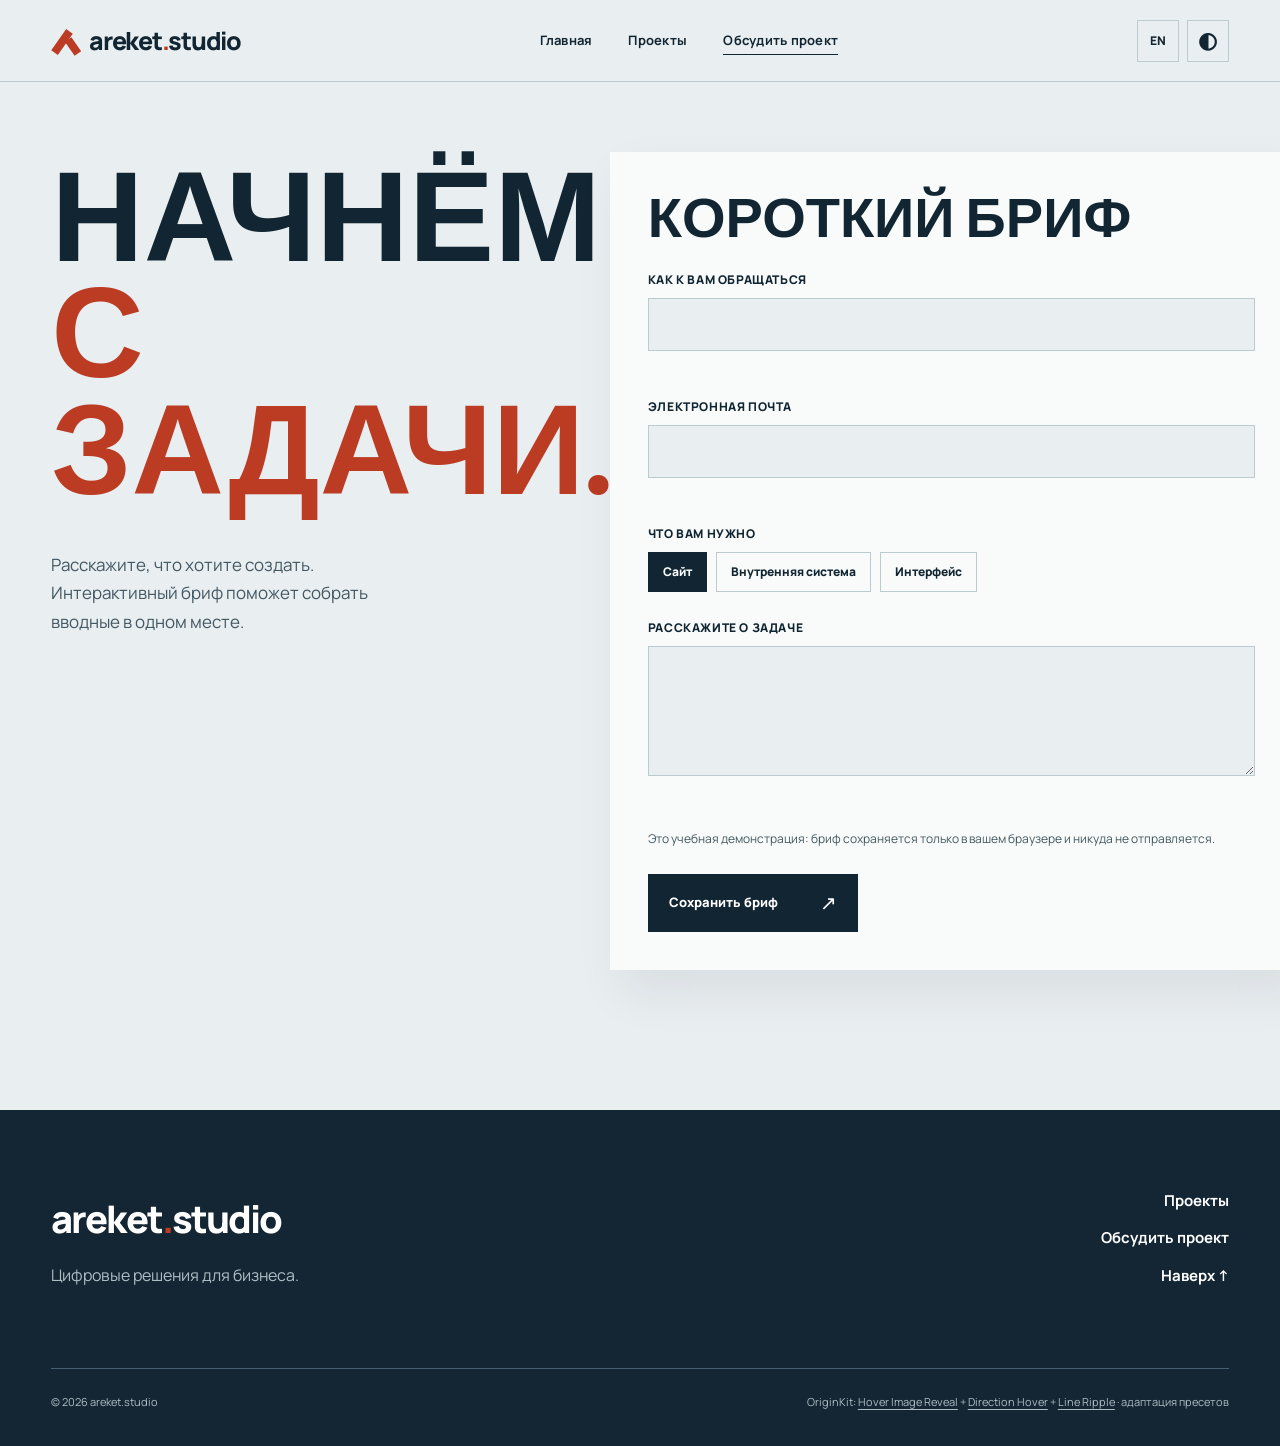
==== contact.html @ 6eacf119 "Build areket.studio portfolio site" ====
<!doctype html>
<html lang="ru" data-type="service" data-theme="light">
<head>
  <meta charset="utf-8"><meta name="viewport" content="width=device-width, initial-scale=1">
  <meta name="description" content="Опишите вашу задачу в интерактивном брифе areket.studio.">
  <meta name="page-type" content="service"><meta name="site-kind" content="other"><meta name="theme-color" content="#e9eef0">
  <title>Обсудить проект — areket.studio</title><link rel="icon" href="assets/images/favicon.svg" type="image/svg+xml">
  <link rel="preconnect" href="https://fonts.googleapis.com"><link rel="preconnect" href="https://fonts.gstatic.com" crossorigin>
  <link href="https://fonts.googleapis.com/css2?family=Barlow+Condensed:wght@500;600;700;800&family=Manrope:wght@400;500;600;700;800&display=swap" rel="stylesheet">
  <link href="https://cdn.jsdelivr.net/npm/bootstrap@5.3.8/dist/css/bootstrap.min.css" rel="stylesheet"><link href="assets/css/style.css" rel="stylesheet">
</head>
<body data-page="contact">
  <a class="skip-link" href="#main" data-i18n="skip">Перейти к содержимому</a>
  <header class="site-header" id="top"><nav class="container-fluid nav-shell" aria-label="Главная навигация"><a class="brand" href="index.html" aria-label="areket.studio — главная"><span class="brand-symbol" aria-hidden="true"><span></span><span></span></span>areket<span class="brand-dot">.</span>studio</a><button class="nav-toggle" type="button" aria-expanded="false" aria-controls="nav-links" aria-label="Открыть меню"><span></span><span></span></button><div class="nav-links" id="nav-links"><a href="index.html" data-i18n="navHome">Главная</a><a href="projects.html" data-i18n="navProjects">Проекты</a><a href="contact.html" aria-current="page" data-i18n="navContact">Обсудить проект</a></div><div class="nav-tools"><button class="text-control lang-toggle" type="button" aria-label="Switch language">EN</button><button class="text-control theme-toggle" type="button" aria-label="Переключить тему"><span class="theme-icon" aria-hidden="true">◐</span></button></div></nav></header>
  <main id="main" class="contact-layout container-fluid">
    <div class="contact-copy" data-enter><h1 data-i18n="contactTitle">Начнём<br><span>с задачи.</span></h1><p data-i18n="contactIntro">Расскажите, что хотите создать. Интерактивный бриф поможет собрать вводные в одном месте.</p></div>
    <div><form class="contact-form" id="brief-form" novalidate><h2 data-i18n="briefTitle">Короткий бриф</h2><div class="form-field"><label for="brief-name" data-i18n="nameLabel">Как к вам обращаться</label><input id="brief-name" name="name" autocomplete="name" maxlength="80" required><small class="field-error" id="name-error"></small></div><div class="form-field"><label for="brief-email" data-i18n="emailLabel">Электронная почта</label><input id="brief-email" name="email" type="email" autocomplete="email" maxlength="150" required><small class="field-error" id="email-error"></small></div><fieldset><legend class="form-legend" data-i18n="typeLabel">Что вам нужно</legend><div class="choice-group"><label><input type="radio" name="type" value="website" checked><span data-i18n="typeWebsite">Сайт</span></label><label><input type="radio" name="type" value="system"><span data-i18n="typeSystem">Внутренняя система</span></label><label><input type="radio" name="type" value="interface"><span data-i18n="typeInterface">Интерфейс</span></label></div></fieldset><div class="form-field"><label for="brief-message" data-i18n="messageLabel">Расскажите о задаче</label><textarea id="brief-message" name="message" minlength="20" maxlength="1200" required></textarea><small class="field-error" id="message-error"></small></div><p class="form-note" data-i18n="formNote">Это учебная демонстрация: бриф сохраняется только в вашем браузере и никуда не отправляется.</p><button class="button button-dark" type="submit"><span data-i18n="saveBrief">Сохранить бриф</span><span class="arrow" aria-hidden="true">↗</span></button><div class="saved-brief" id="saved-brief" hidden></div></form></div>
  </main>
  <footer class="site-footer container-fluid"><div><a class="brand" href="index.html">areket<span class="brand-dot">.</span>studio</a><p data-i18n="footerLine">Цифровые решения для бизнеса.</p></div><div class="footer-links"><a href="projects.html" data-i18n="navProjects">Проекты</a><a href="contact.html" data-i18n="navContact">Обсудить проект</a><a href="#top" data-i18n="backTop">Наверх ↑</a></div><div class="footer-meta"><span>© 2026 areket.studio</span><span>OriginKit: <a href="https://www.originkit.dev/components/hover-image-reveal" target="_blank" rel="noopener noreferrer">Hover Image Reveal</a> + <a href="https://www.originkit.dev/components/directionhover" target="_blank" rel="noopener noreferrer">Direction Hover</a> + <a href="https://www.originkit.dev/components/line-ripple-background" target="_blank" rel="noopener noreferrer">Line Ripple</a> · <span data-i18n="originNote">адаптация пресетов</span></span></div></footer>
  <div class="toast-notice" role="status" aria-live="polite"></div>
  <script src="https://code.jquery.com/jquery-3.7.1.min.js"></script><script src="https://cdn.jsdelivr.net/npm/bootstrap@5.3.8/dist/js/bootstrap.bundle.min.js"></script><script src="assets/js/app.js" defer></script>
</body></html>
---- assets/css/style.css ----
:root {
  --paper:#e9eef0;
  --ink:#112632;
  --soft:#d9e3e6;
  --line:#bbcbd0;
  --orange:#bb3b23;
  --orange-surface:#ee5b3e;
  --blue:#396cdf;
  --muted:#435863;
  --panel:#f8fbfa;
  --serif:'Barlow Condensed',Impact,sans-serif;
  --sans:Manrope,Arial,sans-serif
}
html {
  scroll-behavior:smooth
}
body {
  margin:0;
  background:var(--paper);
  color:var(--ink);
  font-family:var(--sans);
  font-size:16px
}
body,button,input,textarea,select {
  font-family:var(--sans)
}
* {
  box-sizing:border-box
}
[hidden] {
  display:none!important
}
::selection {
  background:var(--orange);
  color:#fff
}
a {
  color:inherit;
  text-decoration:none
}
a:hover {
  color:inherit
}
button {
  cursor:pointer
}
img {
  max-width:100%;
  display:block
}
h1,h2,h3,p {
  margin:0
}
h1,h2,h3 {
  font-family:var(--serif);
  text-transform:uppercase;
  font-weight:700;
  line-height:.91
}
p {
  line-height:1.65
}
.container-fluid {
  padding-left:clamp(24px,4vw,72px);
  padding-right:clamp(24px,4vw,72px)
}
.skip-link {
  position:absolute;
  left:16px;
  top:-80px;
  background:var(--ink);
  color:#fff;
  padding:12px;
  z-index:100
}
.skip-link:focus {
  top:12px
}
.site-header {
  height:82px;
  border-bottom:1px solid var(--line);
  position:relative;
  z-index:20;
  background:var(--paper)
}
.nav-shell {
  height:100%;
  display:flex;
  align-items:center;
  gap:36px
}
.brand {
  font-size:25px;
  letter-spacing:-.05em;
  font-weight:800;
  white-space:nowrap;
  display:inline-flex;
  align-items:center
}
.brand-dot {
  color:var(--orange)
}
.brand-symbol {
  width:28px;
  height:28px;
  margin-right:10px;
  position:relative;
  display:inline-block
}
.brand-symbol span {
  position:absolute;
  width:8px;
  height:26px;
  background:var(--orange);
  transform:rotate(35deg);
  left:7px;
  top:2px
}
.brand-symbol span+span {
  height:17px;
  left:18px;
  top:11px;
  transform:rotate(-35deg)
}
.nav-links {
  display:flex;
  align-items:center;
  gap:36px;
  margin:auto
}
.nav-links a {
  font-weight:700;
  font-size:13px;
  letter-spacing:.02em;
  position:relative
}
.nav-links a:after,.plain-link:after {
  content:'';
  position:absolute;
  left:0;
  bottom:-5px;
  width:0;
  height:1px;
  background:currentColor;
  transition:width .25s ease
}
.nav-links a:hover:after,.nav-links a[aria-current]:after,.plain-link:hover:after {
  width:100%
}
.nav-tools {
  display:flex;
  align-items:center;
  gap:8px
}
.text-control {
  border:1px solid var(--line);
  background:transparent;
  color:var(--ink);
  min-width:42px;
  height:42px;
  font-size:12px;
  font-weight:800
}
.text-control:hover {
  background:var(--ink);
  color:var(--paper)
}
.theme-icon {
  font-size:22px;
  line-height:1
}
.nav-toggle {
  display:none
}
.hero {
  min-height:calc(100svh - 82px);
  display:flex;
  flex-direction:column
}
.hero-main {
  display:grid;
  grid-template-columns:53% 47%;
  flex:1;
  border-bottom:1px solid var(--line);
  min-height:660px
}
.hero-copy {
  display:flex;
  flex-direction:column;
  justify-content:space-between;
  padding:clamp(65px,8vw,135px) 5vw 52px 0
}
.hero h1 {
  font-size:clamp(66px,5.4vw,100px);
  letter-spacing:-.025em;
  line-height:.88;
  white-space:nowrap
}
.hero h1 em {
  font-style:normal;
  color:var(--orange)
}
.hero-period {
  color:var(--orange)
}
.hero-bottom {
  display:flex;
  justify-content:space-between;
  align-items:end;
  gap:25px
}
.hero-bottom p {
  max-width:310px;
  font-size:15px;
  color:var(--muted)
}
.button {
  display:inline-flex;
  align-items:center;
  justify-content:space-between;
  gap:32px;
  min-width:210px;
  padding:18px 20px;
  font-weight:800;
  font-size:13px;
  border:1px solid transparent;
  transition:transform .2s ease,background .2s ease,color .2s ease
}
.button:hover {
  transform:translateY(-2px)
}
.button:active {
  transform:translateY(1px)
}
.button-dark {
  background:var(--ink);
  color:#fff
}
.button-dark:hover {
  background:var(--orange);
  color:#fff
}
.arrow {
  font-size:20px;
  font-weight:400;
  line-height:1
}
.hero-visual {
  --ripple-rgb:255,255,255;
  position:relative;
  background:var(--blue);
  color:#fff;
  display:flex;
  flex-direction:column;
  justify-content:space-between;
  padding:28px;
  overflow:hidden;
  min-width:0
}
.line-ripple-canvas {
  position:absolute;
  inset:0;
  width:100%;
  height:100%;
  display:block;
  pointer-events:none;
  z-index:0
}
.hero-visual > :not(.line-ripple-canvas) {
  position:relative;
  z-index:1
}
.hero-visual-top,.hero-visual-foot {
  display:flex;
  justify-content:space-between;
  align-items:center
}
.hero-visual-label {
  font-size:11px;
  font-weight:800;
  letter-spacing:.12em
}
.hero-visual-plus {
  font-size:28px
}
.hero-window {
  width:118%;
  margin-left:6%;
  transform:rotate(-4deg);
  box-shadow:20px 30px 55px rgba(18,34,70,.26);
  background:#fff;
  transition:transform .7s cubic-bezier(.16,1,.3,1)
}
.hero-visual:hover .hero-window {
  transform:rotate(-1deg) translateY(-8px)
}
.window-bar {
  height:30px;
  background:#f5f5f5;
  display:flex;
  align-items:center;
  gap:5px;
  padding:0 12px;
  color:#667;
  font-size:9px
}
.window-bar i {
  width:6px;
  height:6px;
  border-radius:50%;
  background:#c7c7c7
}
.window-bar span {
  margin-left:12px
}
.hero-window img {
  width:100%;
  height:clamp(260px,32vw,500px);
  object-fit:cover;
  object-position:left top
}
.hero-visual-foot {
  font-family:var(--serif);
  text-transform:uppercase;
  font-size:33px;
  font-weight:700
}
.hero-line {
  height:62px;
  display:flex;
  align-items:center;
  justify-content:space-between;
  gap:12px;
  font-size:12px;
  font-weight:800;
  letter-spacing:.1em;
  text-transform:uppercase
}
.line-cross {
  color:var(--orange);
  font-size:21px
}
.statement-section,.process-section {
  display:grid;
  grid-template-columns:25% 75%;
  min-height:760px;
  padding-top:110px;
  padding-bottom:110px
}
.section-side {
  display:flex;
  justify-content:space-between;
  padding-right:50px;
  font-size:13px;
  font-weight:800;
  text-transform:uppercase;
  letter-spacing:.04em
}
.section-side span:last-child {
  font-size:25px;
  font-weight:400
}
.statement-body {
  max-width:960px
}
.statement-body h2,.process-content h2 {
  font-size:clamp(68px,8vw,120px);
  letter-spacing:-.02em
}
.statement-body h2 span {
  color:var(--orange)
}
.statement-body p {
  max-width:530px;
  font-size:18px;
  margin-top:48px;
  color:var(--muted)
}
.service-list {
  margin-top:72px;
  border-top:1px solid var(--line)
}
.service-list a {
  display:flex;
  justify-content:space-between;
  align-items:center;
  padding:24px 0;
  border-bottom:1px solid var(--line);
  font-size:22px;
  font-weight:700;
  transition:padding .25s ease,color .25s ease
}
.service-list a:hover {
  padding-left:14px;
  color:var(--orange)
}
.service-list a span:last-child {
  font-size:24px;
  font-weight:400
}
.work-section {
  background:var(--ink);
  color:#fff;
  padding-top:100px;
  padding-bottom:120px
}
.section-head {
  display:flex;
  align-items:end;
  justify-content:space-between;
  gap:20px;
  margin-bottom:60px
}
.section-head h2 {
  font-size:clamp(68px,8vw,120px);
  letter-spacing:-.02em
}
.plain-link {
  position:relative;
  display:inline-flex;
  gap:32px;
  align-items:center;
  font-size:14px;
  font-weight:800;
  margin-bottom:12px;
  white-space:nowrap
}
.plain-link span:last-child {
  font-size:23px;
  font-weight:400
}
.work-feature {
  display:grid;
  grid-template-columns:65% 35%;
  min-height:550px
}
.work-feature-visual {
  overflow:hidden;
  background:#ddd
}
.work-feature-visual img {
  width:100%;
  height:100%;
  object-fit:cover;
  object-position:left top;
  transition:transform .5s cubic-bezier(.16,1,.3,1)
}
.work-feature-visual:hover img {
  transform:scale(1.025)
}
.work-feature-info {
  background:#e9eef0;
  color:var(--ink);
  padding:35px;
  display:flex;
  flex-direction:column
}
.work-index {
  font-size:12px;
  font-weight:800
}
.work-feature-info h3 {
  font-size:clamp(60px,6vw,100px);
  margin-top:auto
}
.work-feature-info p {
  max-width:350px;
  font-size:16px;
  margin-top:20px
}
.round-arrow {
  width:58px;
  height:58px;
  border:1px solid currentColor;
  border-radius:50%;
  display:grid;
  place-items:center;
  font-size:28px;
  margin-top:40px;
  align-self:end;
  transition:background .2s,color .2s,transform .2s
}
.round-arrow:hover {
  background:var(--ink);
  color:#fff;
  transform:translateY(-2px)
}
.work-mini-grid {
  display:grid;
  grid-template-columns:1fr 1fr;
  gap:20px;
  margin-top:20px
}
.work-mini {
  height:420px;
  padding:32px;
  display:flex;
  flex-direction:column;
  justify-content:space-between;
  overflow:hidden;
  transition:transform .25s ease
}
.work-mini:hover {
  transform:translateY(-3px)
}
.work-mini.techno {
  background:#dce9d4;
  color:#183e2e
}
.work-mini.bigpro {
  background:#f16b47;
  color:#242b37
}
.mini-type {
  font-size:12px;
  font-weight:800;
  text-transform:uppercase;
  letter-spacing:.08em
}
.work-mini strong {
  font-family:var(--serif);
  font-size:clamp(85px,10vw,160px);
  font-weight:800;
  line-height:.72;
  letter-spacing:-.035em
}
.work-mini strong span {
  font-family:var(--sans);
  font-size:22px;
  vertical-align:top;
  letter-spacing:0;
  margin-left:10px
}
.mini-bottom {
  display:flex;
  justify-content:space-between;
  border-top:1px solid currentColor;
  padding-top:15px;
  font-size:14px;
  font-weight:700
}
.mini-bottom b {
  font-size:24px;
  font-weight:400
}
.process-section {
  min-height:750px;
  background:#e5e9e4
}
.process-content h2 {
  font-size:clamp(62px,7vw,108px)
}
.process-steps {
  display:grid;
  grid-template-columns:repeat(3,1fr);
  gap:30px;
  margin-top:120px
}
.process-steps>div {
  border-top:1px solid var(--ink);
  padding-top:19px
}
.process-steps span {
  font-size:13px;
  font-weight:800
}
.process-steps h3 {
  font-size:37px;
  margin:40px 0 15px
}
.process-steps p {
  font-size:14px;
  color:var(--muted);
  max-width:265px
}
.cta-section {
  --ripple-rgb:17,38,50;
  min-height:650px;
  background:var(--orange);
  color:var(--ink);
  display:flex;
  flex-direction:column;
  justify-content:center;
  align-items:flex-start;
  position:relative;
  overflow:hidden
}
.cta-section h2 {
  font-size:clamp(85px,11vw,165px);
  letter-spacing:-.03em;
  position:relative;
  z-index:1
}
.cta-section .button {
  margin-top:50px;
  position:relative;
  z-index:1
}
.button-light {
  background:var(--ink);
  color:#fff
}
.button-light:hover {
  background:#fff;
  color:var(--ink)
}
.site-footer {
  background:#142634;
  color:#fff;
  padding-top:80px;
  padding-bottom:35px;
  display:grid;
  grid-template-columns:1fr 1fr;
  gap:80px
}
.site-footer .brand {
  font-size:38px
}
.site-footer p {
  color:#aebdc3;
  margin-top:15px
}
.footer-links {
  display:flex;
  flex-direction:column;
  align-items:flex-end;
  gap:15px;
  font-size:15px;
  font-weight:700
}
.footer-links a:hover,.footer-meta a:hover {
  color:var(--orange)
}
.footer-meta {
  grid-column:1/-1;
  border-top:1px solid #456070;
  padding-top:25px;
  display:flex;
  justify-content:space-between;
  gap:20px;
  color:#aebdc3;
  font-size:11px
}
.footer-meta a {
  text-decoration:underline;
  text-underline-offset:3px
}
.toast-notice {
  position:fixed;
  bottom:24px;
  right:24px;
  z-index:99;
  background:var(--ink);
  color:#fff;
  padding:15px 20px;
  box-shadow:8px 14px 30px rgba(0,0,0,.17);
  opacity:0;
  transform:translateY(10px);
  pointer-events:none;
  transition:opacity .2s,transform .2s
}
.toast-notice.is-visible {
  opacity:1;
  transform:none
}
/* inner pages */
.page-intro {
  min-height:440px;
  padding-top:80px;
  padding-bottom:65px;
  display:flex;
  flex-direction:column;
  justify-content:space-between
}
.page-intro h1 {
  font-size:clamp(80px,11vw,165px);
  letter-spacing:-.025em
}
.page-intro h1 span {
  color:var(--orange)
}
.page-intro-bottom {
  display:flex;
  justify-content:space-between;
  align-items:end;
  gap:20px
}
.page-intro p {
  max-width:440px;
  color:var(--muted)
}
.page-index {
  font-size:12px;
  font-weight:800
}
.project-controls {
  display:flex;
  gap:16px;
  justify-content:space-between;
  align-items:center;
  padding-top:25px;
  padding-bottom:25px;
  border-top:1px solid var(--line);
  border-bottom:1px solid var(--line)
}
.filter-group {
  display:flex;
  flex-wrap:wrap;
  gap:9px
}
.filter-button {
  border:1px solid var(--line);
  background:transparent;
  color:var(--ink);
  padding:10px 16px;
  font-size:12px;
  font-weight:800;
  transition:background .2s,color .2s
}
.filter-button:hover,.filter-button.is-active {
  background:var(--ink);
  color:#fff
}
.search-wrap {
  display:flex;
  align-items:center;
  min-width:290px;
  border-bottom:1px solid var(--ink)
}
.search-wrap span {
  font-size:21px;
  margin-right:10px
}
.search-wrap input {
  border:0;
  background:transparent;
  padding:10px 0;
  outline:0;
  color:var(--ink);
  width:100%;
  font-size:14px
}
.search-wrap input::placeholder {
  color:var(--muted)
}
.project-list {
  padding-top:30px;
  padding-bottom:120px;
  min-height:550px
}
.project-row {
  display:grid;
  grid-template-columns:52px 1fr 33% 64px;
  gap:24px;
  align-items:center;
  border-bottom:1px solid var(--line);
  min-height:150px;
  position:relative;
  cursor:pointer;
  transition:padding .25s,color .25s
}
.project-row:hover,.project-row:focus-within {
  padding-left:15px;
  color:var(--orange)
}
.project-row .count {
  font-size:12px;
  font-weight:800;
  align-self:start;
  margin-top:34px
}
.project-row h2 {
  font-size:clamp(50px,6vw,88px)
}
.project-row .category {
  font-size:13px;
  font-weight:700
}
.project-row .row-arrow {
  font-size:31px;
  justify-self:end
}
.project-row button {
  position:absolute;
  inset:0;
  width:100%;
  height:100%;
  border:0;
  background:transparent;
  color:transparent;
  text-align:left
}
.project-row button:focus-visible {
  outline:3px solid var(--orange);
  outline-offset:-3px
}
.project-empty {
  padding:80px 0;
  font-size:20px
}
.project-dialog {
  border:0;
  padding:0;
  max-width:min(880px,calc(100% - 28px));
  width:100%;
  background:var(--paper);
  color:var(--ink);
  box-shadow:15px 25px 80px rgba(0,0,0,.3)
}
.project-dialog::backdrop {
  background:rgba(14,31,44,.75)
}
.dialog-top {
  display:flex;
  justify-content:space-between;
  align-items:center;
  padding:22px 28px;
  border-bottom:1px solid var(--line)
}
.dialog-top span {
  font-size:12px;
  font-weight:800
}
.dialog-close {
  border:1px solid var(--line);
  width:38px;
  height:38px;
  background:transparent;
  font-size:23px
}
.dialog-content {
  padding:35px 42px 45px
}
.dialog-content h2 {
  font-size:clamp(64px,8vw,100px)
}
.dialog-visual {
  height:250px;
  margin:30px 0;
  overflow:hidden;
  background:var(--blue);
  display:flex;
  align-items:center;
  justify-content:center
}
.dialog-visual img {
  width:100%;
  height:100%;
  object-fit:cover;
  object-position:left top
}
.dialog-visual strong {
  font-family:var(--serif);
  font-size:100px;
  line-height:.8
}
.dialog-visual.techno {
  background:#dce9d4;
  color:#183e2e
}
.dialog-visual.bigpro {
  background:#f16b47;
  color:#242b37
}
.dialog-content p {
  max-width:650px;
  font-size:17px
}
.dialog-tags {
  display:flex;
  gap:8px;
  flex-wrap:wrap;
  margin:22px 0 30px
}
.dialog-tags span {
  border:1px solid var(--line);
  font-size:11px;
  padding:7px 10px;
  text-transform:uppercase;
  font-weight:800
}
.contact-layout {
  display:grid;
  grid-template-columns:42% 58%;
  gap:5vw;
  padding-top:70px;
  padding-bottom:140px;
  min-height:800px
}
.contact-copy h1 {
  font-size:clamp(85px,10vw,150px)
}
.contact-copy h1 span {
  color:var(--orange)
}
.contact-copy p {
  max-width:370px;
  margin-top:50px;
  color:var(--muted);
  font-size:17px
}
.contact-form {
  padding:38px;
  background:var(--panel);
  box-shadow:12px 22px 45px rgba(25,44,58,.08)
}
.contact-form h2 {
  font-size:56px;
  margin-bottom:30px
}
.form-field {
  margin-bottom:24px
}
.form-field label,.form-legend {
  font-size:12px;
  text-transform:uppercase;
  font-weight:800;
  letter-spacing:.05em;
  display:block;
  margin-bottom:9px
}
.form-field input,.form-field textarea,.form-field select {
  width:100%;
  padding:15px 16px;
  border:1px solid var(--line);
  background:var(--paper);
  color:var(--ink);
  font-size:14px;
  outline:none
}
.form-field input:focus,.form-field textarea:focus,.form-field select:focus {
  border-color:var(--blue);
  box-shadow:0 0 0 3px rgba(57,108,223,.13)
}
.form-field textarea {
  min-height:130px;
  resize:vertical
}
.field-error {
  min-height:18px;
  display:block;
  color:#bd3e2d;
  font-size:12px;
  margin-top:5px
}
.choice-group {
  display:flex;
  flex-wrap:wrap;
  gap:9px;
  margin:10px 0 27px
}
.choice-group label {
  cursor:pointer
}
.choice-group input {
  position:absolute;
  opacity:0
}
.choice-group span {
  display:block;
  border:1px solid var(--line);
  padding:10px 14px;
  font-size:12px;
  font-weight:800
}
.choice-group input:checked+span {
  background:var(--ink);
  border-color:var(--ink);
  color:#fff
}
.choice-group input:focus-visible+span {
  outline:3px solid var(--orange);
  outline-offset:2px
}
.form-note {
  font-size:12px;
  color:var(--muted);
  margin:15px 0 25px
}
.saved-brief {
  padding:14px 17px;
  background:var(--soft);
  font-size:12px;
  margin-top:20px
}
.saved-brief[hidden] {
  display:none
}
.no-js {
  padding:20px;
  background:#fee6df
}
[data-theme="dark"] {
  --paper:#152632;
  --ink:#f2f0e8;
  --soft:#203744;
  --line:#45616c;
  --muted:#b0c4cc;
  --panel:#1d3643;
  background:var(--paper)
}
[data-theme="dark"] .site-header {
  background:var(--paper)
}
[data-theme="dark"] .button-dark,[data-theme="dark"] .filter-button.is-active,[data-theme="dark"] .choice-group input:checked+span {
  background:var(--orange);
  color:#172935
}
[data-theme="dark"] .statement-section,[data-theme="dark"] .page-intro {
  background:var(--paper)
}
[data-theme="dark"] .process-section {
  background:#203744
}
[data-theme="dark"] .work-section {
  background:#081b27
}
[data-theme="dark"] .work-feature-info {
  background:#e8eae5;
  color:#192c3a
}
[data-theme="dark"] .cta-section {
  color:#192c3a
}
[data-theme="dark"] .button-light {
  background:#192c3a;
  color:#fff
}
[data-theme="dark"] .site-footer {
  background:#081b27
}
[data-theme="dark"] .project-dialog {
  background:#203744
}
[data-theme="dark"] .form-field input,[data-theme="dark"] .form-field textarea,[data-theme="dark"] .form-field select {
  background:#152632
}
[data-enter] .hero-copy,[data-enter] .hero-window {
  animation:hero-in .75s cubic-bezier(.16,1,.3,1) both
}
[data-enter] .hero-window {
  animation-delay:.13s
}
@keyframes hero-in {
  from {
    opacity:.4;
    transform:translateY(28px)
  }
  to {
    opacity:1
  }
}
.hero-window {
  animation-name:hero-window-in!important
}
@keyframes hero-window-in {
  from {
    opacity:.4;
    transform:translateY(35px) rotate(-7deg)
  }
  to {
    opacity:1;
    transform:rotate(-4deg)
  }
}
.project-follower {
  position:fixed;
  z-index:8;
  width:210px;
  height:120px;
  overflow:hidden;
  pointer-events:none;
  opacity:0;
  transform:translateY(12px) scale(.96);
  transition:opacity .18s ease,transform .25s cubic-bezier(.16,1,.3,1),left .16s ease-out,top .16s ease-out;
  font-family:var(--serif);
  font-size:36px;
  font-weight:800;
  text-transform:uppercase;
  box-shadow:12px 20px 32px rgba(0,0,0,.2)
}
.project-follower.is-visible {
  opacity:1;
  transform:none
}
.follower-reel {
  transform:translateY(calc(var(--active, 0) * -120px));
  transition:transform .45s cubic-bezier(.16,1,.3,1)
}
.follower-slide {
  width:210px;
  height:120px;
  display:grid;
  place-items:center;
  overflow:hidden;
  padding:12px
}
.follower-slide img {
  width:calc(100% + 24px);
  height:calc(100% + 24px);
  max-width:none;
  object-fit:cover;
  object-position:left top
}
.follower-slide.taxipark {
  background:#1c3765
}
.follower-slide.technokhan {
  color:#183e2e;
  background:#dce9d4
}
.follower-slide.bigpro {
  color:#242b37;
  background:#f16b47
}
.direction-word {
  display:block;
  height:1.3em;
  overflow:hidden
}
.direction-stack {
  display:flex;
  flex-direction:column;
  transform:translateY(-1.3em);
  transition:transform .3s ease-in-out
}
.direction-stack span {
  display:block;
  height:1.3em;
  line-height:1.3em;
  white-space:nowrap
}
.direction-stack span:first-child,.direction-stack span:last-child {color:var(--orange)}
.service-list a.is-top .direction-stack,.service-list a:focus-visible .direction-stack {transform:translateY(0)}
.service-list a.is-bottom .direction-stack {transform:translateY(-2.6em)}
.service-list a:hover {color:var(--ink)}
.work-mini-grid.row {
  display:flex;
  gap:0;
  margin-top:20px
}
.work-mini-grid .col {
  min-width:0
}
.work-mini-grid .work-mini {
  width:100%
}
.round-arrow:hover {
  background:#112632;
  color:#fff
}
:focus-visible {
  outline:3px solid var(--orange);
  outline-offset:3px
}
.cta-section {
  background:var(--orange-surface);
  color:#112632
}
.hero-window {
  box-shadow:20px 30px 55px rgba(0,0,0,.25)
}
.work-feature-info {
  background:var(--paper);
  color:#112632
}
.hero-line {
  font-size:11px
}
.window-bar {
  font-size:11px
}
@media(max-width:1100px) {
  .hero-main {
    grid-template-columns:1fr 1fr
  }
  .hero h1 {
    font-size:clamp(56px,5.4vw,72px)
  }
  .hero-bottom {
    align-items:start;
    flex-direction:column
  }
  .hero-window {
    width:135%;
    margin-left:0
  }
  .work-feature {
    grid-template-columns:60% 40%
  }
  .statement-section,.process-section {
    grid-template-columns:20% 80%
  }
}
@media(max-width:800px) {
  .site-header {
    height:72px
  }
  .nav-shell {
    gap:15px
  }
  .nav-toggle {
    margin-left:auto;
    display:flex;
    flex-direction:column;
    gap:6px;
    border:0;
    background:transparent;
    padding:10px
  }
  .nav-toggle span {
    width:24px;
    height:2px;
    background:var(--ink)
  }
  .nav-links {
    position:absolute;
    top:72px;
    left:0;
    right:0;
    display:none;
    flex-direction:column;
    align-items:stretch;
    gap:0;
    background:var(--paper);
    padding:15px 24px 25px;
    border-bottom:1px solid var(--line)
  }
  .nav-links.is-open {
    display:flex
  }
  .nav-links a {
    padding:14px 0
  }
  .hero-main {
    grid-template-columns:1fr;
    min-height:0
  }
  .hero-copy {
    min-height:490px;
    padding:60px 0 40px
  }
  .hero h1 {
    font-size:clamp(67px,10vw,100px)
  }
  .hero-bottom {
    flex-direction:row;
    align-items:end
  }
  .hero-visual {
    min-height:500px
  }
  .hero-window {
    width:90%;
    margin:0 auto
  }
  .hero-window img {
    height:340px
  }
  .statement-section,.process-section {
    grid-template-columns:1fr;
    gap:50px;
    min-height:0
  }
  .section-side {
    padding-right:0
  }
  .work-feature {
    grid-template-columns:1fr
  }
  .work-feature-visual {
    height:450px
  }
  .work-feature-info {
    min-height:320px
  }
  .work-mini {
    height:350px
  }
  .process-steps {
    margin-top:80px
  }
  .contact-layout {
    grid-template-columns:1fr;
    gap:45px
  }
  .contact-copy p {
    margin-top:25px
  }
}
@media(max-width:560px) {
  .container-fluid {
    padding-left:20px;
    padding-right:20px
  }
  .brand {
    font-size:21px
  }
  .brand-symbol {
    margin-right:5px;
    transform:scale(.8)
  }
  .nav-tools {
    gap:3px
  }
  .text-control {
    min-width:35px;
    height:36px
  }
  .hero h1 {
    font-size:clamp(60px,13vw,76px);
    white-space:normal
  }
  .hero-copy {
    min-height:465px;
    padding-top:60px
  }
  .hero-bottom {
    flex-direction:column;
    align-items:start
  }
  .hero-bottom p {
    font-size:14px
  }
  .hero-visual {
    min-height:390px;
    padding:20px
  }
  .hero-window {
    width:112%;
    margin-left:0
  }
  .hero-window img {
    height:235px
  }
  .hero-visual-foot {
    font-size:25px
  }
  .hero-line {
    font-size:9px;
    letter-spacing:0
  }
  .statement-section,.process-section {
    padding-top:75px;
    padding-bottom:80px
  }
  .statement-body h2,.process-content h2,.section-head h2 {
    font-size:clamp(58px,12vw,75px)
  }
  .statement-body p {
    margin-top:30px;
    font-size:15px
  }
  .service-list {
    margin-top:45px
  }
  .service-list a {
    font-size:17px
  }
  .work-section {
    padding-top:70px;
    padding-bottom:80px
  }
  .section-head {
    align-items:start;
    flex-direction:column;
    margin-bottom:35px
  }
  .work-feature-visual {
    height:280px
  }
  .work-feature-info {
    min-height:280px;
    padding:25px
  }
  .work-feature-info h3 {
    font-size:66px
  }
  .work-mini-grid {
    grid-template-columns:1fr
  }
  .work-mini {
    height:340px
  }
  .work-mini strong {
    font-size:125px
  }
  .process-steps {
    grid-template-columns:1fr;
    gap:30px;
    margin-top:60px
  }
  .process-steps h3 {
    margin:25px 0 10px
  }
  .cta-section {
    min-height:490px
  }
  .cta-section h2 {
    font-size:clamp(70px,15vw,100px)
  }
  .site-footer {
    grid-template-columns:1fr;
    gap:45px;
    padding-top:60px
  }
  .footer-links {
    align-items:flex-start
  }
  .footer-meta {
    flex-direction:column;
    gap:8px
  }
  .page-intro {
    min-height:350px;
    padding-top:70px
  }
  .page-intro h1 {
    font-size:clamp(78px,16vw,120px)
  }
  .page-intro-bottom {
    align-items:start;
    flex-direction:column
  }
  .project-controls {
    align-items:stretch;
    flex-direction:column
  }
  .search-wrap {
    min-width:0
  }
  .project-row {
    grid-template-columns:28px 1fr 30px;
    gap:10px;
    min-height:130px
  }
  .project-row h2 {
    font-size:52px
  }
  .project-row .category {
    grid-column:2;
    grid-row:2;
    margin-top:-35px
  }
  .project-row .row-arrow {
    grid-column:3;
    grid-row:1
  }
  .dialog-content {
    padding:28px 25px
  }
  .dialog-visual {
    height:180px
  }
  .dialog-visual strong {
    font-size:65px
  }
  .contact-layout {
    padding-top:60px;
    padding-bottom:90px
  }
  .contact-copy h1 {
    font-size:clamp(75px,16vw,115px)
  }
  .contact-form {
    padding:24px
  }
  .contact-form h2 {
    font-size:48px
  }
}
@media(prefers-reduced-motion:reduce) {
  html {
    scroll-behavior:auto
  }
  *,*:before,*:after {
    animation-duration:.01ms!important;
    animation-iteration-count:1!important;
    transition-duration:.01ms!important
  }
  .hero-window {
    transform:rotate(-4deg)
  }
}
@media(max-width:560px) {
  .hero-line {font-size:11px}
}
[data-theme="dark"] .cta-section {color:#112632}
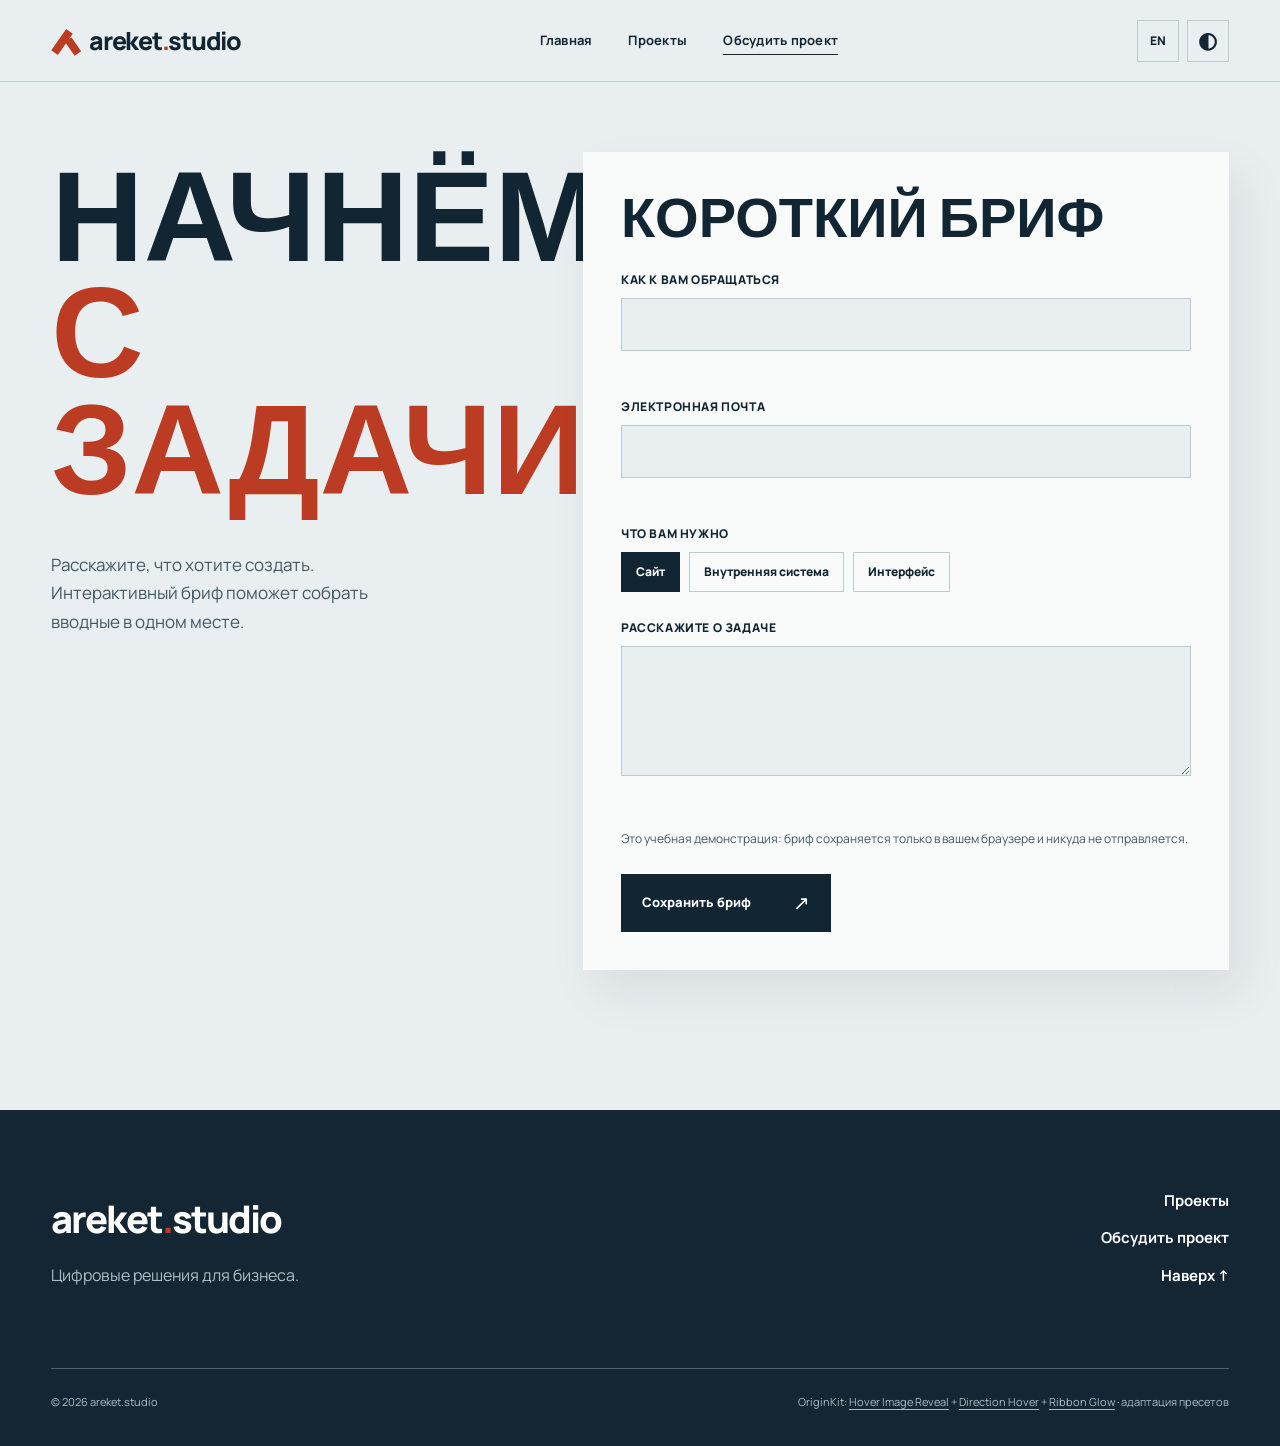
==== commit d2ae3272: "Replace cursor background and audit course criteria" ====
--- a/contact.html
+++ b/contact.html
@@ -14,9 +14,35 @@
   <header class="site-header" id="top"><nav class="container-fluid nav-shell" aria-label="Главная навигация"><a class="brand" href="index.html" aria-label="areket.studio — главная"><span class="brand-symbol" aria-hidden="true"><span></span><span></span></span>areket<span class="brand-dot">.</span>studio</a><button class="nav-toggle" type="button" aria-expanded="false" aria-controls="nav-links" aria-label="Открыть меню"><span></span><span></span></button><div class="nav-links" id="nav-links"><a href="index.html" data-i18n="navHome">Главная</a><a href="projects.html" data-i18n="navProjects">Проекты</a><a href="contact.html" aria-current="page" data-i18n="navContact">Обсудить проект</a></div><div class="nav-tools"><button class="text-control lang-toggle" type="button" aria-label="Switch language">EN</button><button class="text-control theme-toggle" type="button" aria-label="Переключить тему"><span class="theme-icon" aria-hidden="true">◐</span></button></div></nav></header>
   <main id="main" class="contact-layout container-fluid">
     <div class="contact-copy" data-enter><h1 data-i18n="contactTitle">Начнём<br><span>с задачи.</span></h1><p data-i18n="contactIntro">Расскажите, что хотите создать. Интерактивный бриф поможет собрать вводные в одном месте.</p></div>
-    <div><form class="contact-form" id="brief-form" novalidate><h2 data-i18n="briefTitle">Короткий бриф</h2><div class="form-field"><label for="brief-name" data-i18n="nameLabel">Как к вам обращаться</label><input id="brief-name" name="name" autocomplete="name" maxlength="80" required><small class="field-error" id="name-error"></small></div><div class="form-field"><label for="brief-email" data-i18n="emailLabel">Электронная почта</label><input id="brief-email" name="email" type="email" autocomplete="email" maxlength="150" required><small class="field-error" id="email-error"></small></div><fieldset><legend class="form-legend" data-i18n="typeLabel">Что вам нужно</legend><div class="choice-group"><label><input type="radio" name="type" value="website" checked><span data-i18n="typeWebsite">Сайт</span></label><label><input type="radio" name="type" value="system"><span data-i18n="typeSystem">Внутренняя система</span></label><label><input type="radio" name="type" value="interface"><span data-i18n="typeInterface">Интерфейс</span></label></div></fieldset><div class="form-field"><label for="brief-message" data-i18n="messageLabel">Расскажите о задаче</label><textarea id="brief-message" name="message" minlength="20" maxlength="1200" required></textarea><small class="field-error" id="message-error"></small></div><p class="form-note" data-i18n="formNote">Это учебная демонстрация: бриф сохраняется только в вашем браузере и никуда не отправляется.</p><button class="button button-dark" type="submit"><span data-i18n="saveBrief">Сохранить бриф</span><span class="arrow" aria-hidden="true">↗</span></button><div class="saved-brief" id="saved-brief" hidden></div></form></div>
+    <div>
+      <form class="contact-form" id="brief-form" novalidate>
+        <h2 data-i18n="briefTitle">Короткий бриф</h2>
+        <div class="form-field">
+          <label for="brief-name" data-i18n="nameLabel">Как к вам обращаться</label>
+          <input id="brief-name" name="name" autocomplete="name" maxlength="80" aria-describedby="name-error" required>
+          <small class="field-error" id="name-error" aria-live="polite"></small>
+        </div>
+        <div class="form-field">
+          <label for="brief-email" data-i18n="emailLabel">Электронная почта</label>
+          <input id="brief-email" name="email" type="email" autocomplete="email" maxlength="150" aria-describedby="email-error" required>
+          <small class="field-error" id="email-error" aria-live="polite"></small>
+        </div>
+        <fieldset>
+          <legend class="form-legend" data-i18n="typeLabel">Что вам нужно</legend>
+          <div class="choice-group"><label><input type="radio" name="type" value="website" checked><span data-i18n="typeWebsite">Сайт</span></label><label><input type="radio" name="type" value="system"><span data-i18n="typeSystem">Внутренняя система</span></label><label><input type="radio" name="type" value="interface"><span data-i18n="typeInterface">Интерфейс</span></label></div>
+        </fieldset>
+        <div class="form-field">
+          <label for="brief-message" data-i18n="messageLabel">Расскажите о задаче</label>
+          <textarea id="brief-message" name="message" minlength="20" maxlength="1200" aria-describedby="message-error" required></textarea>
+          <small class="field-error" id="message-error" aria-live="polite"></small>
+        </div>
+        <p class="form-note" data-i18n="formNote">Это учебная демонстрация: бриф сохраняется только в вашем браузере и никуда не отправляется.</p>
+        <button class="button button-dark" type="submit"><span data-i18n="saveBrief">Сохранить бриф</span><span class="arrow" aria-hidden="true">↗</span></button>
+        <div class="saved-brief" id="saved-brief" hidden></div>
+      </form>
+    </div>
   </main>
-  <footer class="site-footer container-fluid"><div><a class="brand" href="index.html">areket<span class="brand-dot">.</span>studio</a><p data-i18n="footerLine">Цифровые решения для бизнеса.</p></div><div class="footer-links"><a href="projects.html" data-i18n="navProjects">Проекты</a><a href="contact.html" data-i18n="navContact">Обсудить проект</a><a href="#top" data-i18n="backTop">Наверх ↑</a></div><div class="footer-meta"><span>© 2026 areket.studio</span><span>OriginKit: <a href="https://www.originkit.dev/components/hover-image-reveal" target="_blank" rel="noopener noreferrer">Hover Image Reveal</a> + <a href="https://www.originkit.dev/components/directionhover" target="_blank" rel="noopener noreferrer">Direction Hover</a> + <a href="https://www.originkit.dev/components/line-ripple-background" target="_blank" rel="noopener noreferrer">Line Ripple</a> · <span data-i18n="originNote">адаптация пресетов</span></span></div></footer>
+  <footer class="site-footer container-fluid"><div><a class="brand" href="index.html">areket<span class="brand-dot">.</span>studio</a><p data-i18n="footerLine">Цифровые решения для бизнеса.</p></div><div class="footer-links"><a href="projects.html" data-i18n="navProjects">Проекты</a><a href="contact.html" data-i18n="navContact">Обсудить проект</a><a href="#top" data-i18n="backTop">Наверх ↑</a></div><div class="footer-meta"><span>© 2026 areket.studio</span><span>OriginKit: <a href="https://www.originkit.dev/components/hover-image-reveal" target="_blank" rel="noopener noreferrer">Hover Image Reveal</a> + <a href="https://www.originkit.dev/components/directionhover" target="_blank" rel="noopener noreferrer">Direction Hover</a> + <a href="https://www.originkit.dev/components/ribbon-glow" target="_blank" rel="noopener noreferrer">Ribbon Glow</a> · <span data-i18n="originNote">адаптация пресетов</span></span></div></footer>
   <div class="toast-notice" role="status" aria-live="polite"></div>
   <script src="https://code.jquery.com/jquery-3.7.1.min.js"></script><script src="https://cdn.jsdelivr.net/npm/bootstrap@5.3.8/dist/js/bootstrap.bundle.min.js"></script><script src="assets/js/app.js" defer></script>
 </body></html>
--- a/assets/css/style.css
+++ b/assets/css/style.css
@@ -246,7 +246,6 @@
   line-height:1
 }
 .hero-visual {
-  --ripple-rgb:255,255,255;
   position:relative;
   background:var(--blue);
   color:#fff;
@@ -257,18 +256,22 @@
   overflow:hidden;
   min-width:0
 }
-.line-ripple-canvas {
+.ribbon-field {
   position:absolute;
   inset:0;
   width:100%;
   height:100%;
   display:block;
   pointer-events:none;
-  z-index:0
-}
-.hero-visual > :not(.line-ripple-canvas) {
+  z-index:0;
+  opacity:.8
+}
+.hero-visual > :not(.ribbon-field) {
   position:relative;
   z-index:1
+}
+.cta-section .ribbon-field {
+  opacity:.55
 }
 .hero-visual-top,.hero-visual-foot {
   display:flex;
@@ -574,7 +577,6 @@
   max-width:265px
 }
 .cta-section {
-  --ripple-rgb:17,38,50;
   min-height:650px;
   background:var(--orange);
   color:var(--ink);
@@ -881,7 +883,7 @@
 }
 .contact-layout {
   display:grid;
-  grid-template-columns:42% 58%;
+  grid-template-columns:minmax(0,42fr) minmax(0,58fr);
   gap:5vw;
   padding-top:70px;
   padding-bottom:140px;
@@ -993,6 +995,7 @@
 [data-theme="dark"] {
   --paper:#152632;
   --ink:#f2f0e8;
+  --orange:#ff8a6b;
   --soft:#203744;
   --line:#45616c;
   --muted:#b0c4cc;
@@ -1026,6 +1029,13 @@
   background:#192c3a;
   color:#fff
 }
+[data-theme="dark"] .button-light:hover {
+  background:#fff;
+  color:#192c3a
+}
+[data-theme="dark"] .filter-button:hover:not(.is-active) {
+  color:var(--paper)
+}
 [data-theme="dark"] .site-footer {
   background:#081b27
 }
@@ -1034,6 +1044,9 @@
 }
 [data-theme="dark"] .form-field input,[data-theme="dark"] .form-field textarea,[data-theme="dark"] .form-field select {
   background:#152632
+}
+[data-theme="dark"] .field-error {
+  color:#ffad9d
 }
 [data-enter] .hero-copy,[data-enter] .hero-window {
   animation:hero-in .75s cubic-bezier(.16,1,.3,1) both
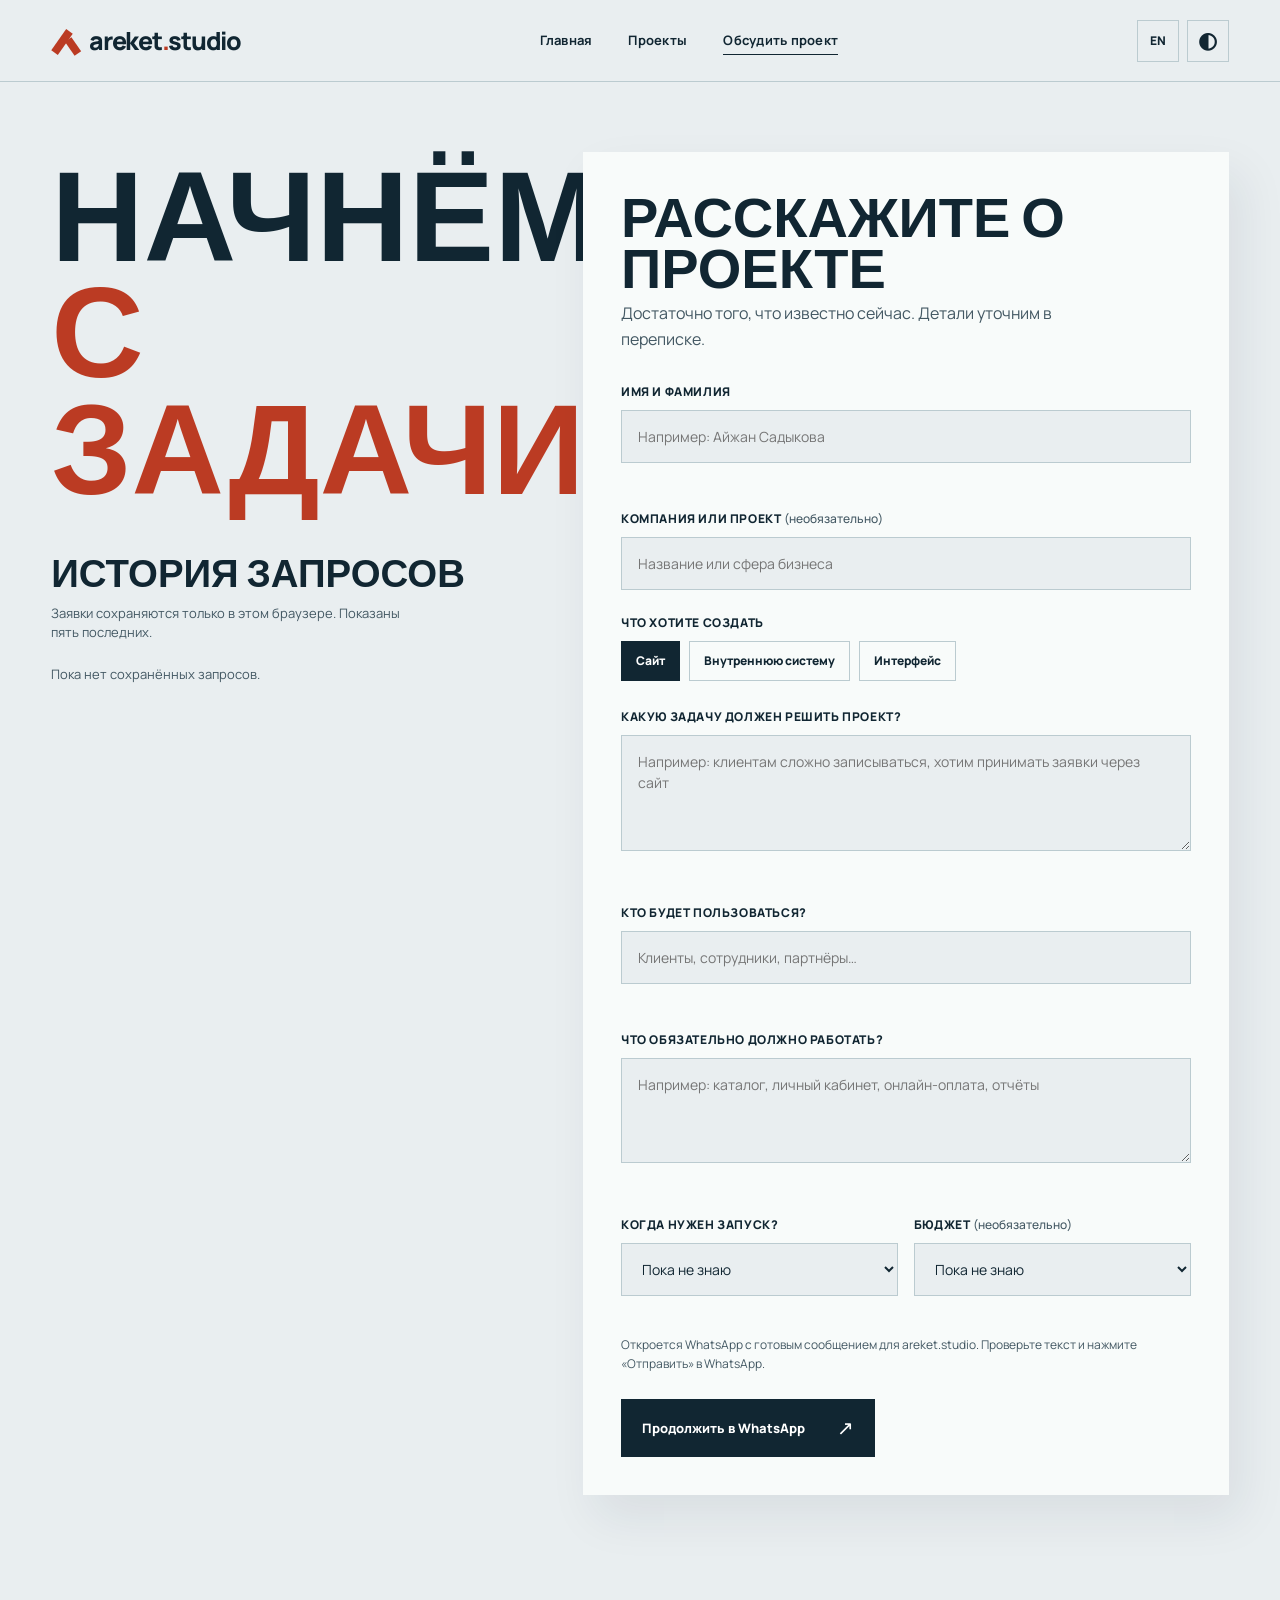
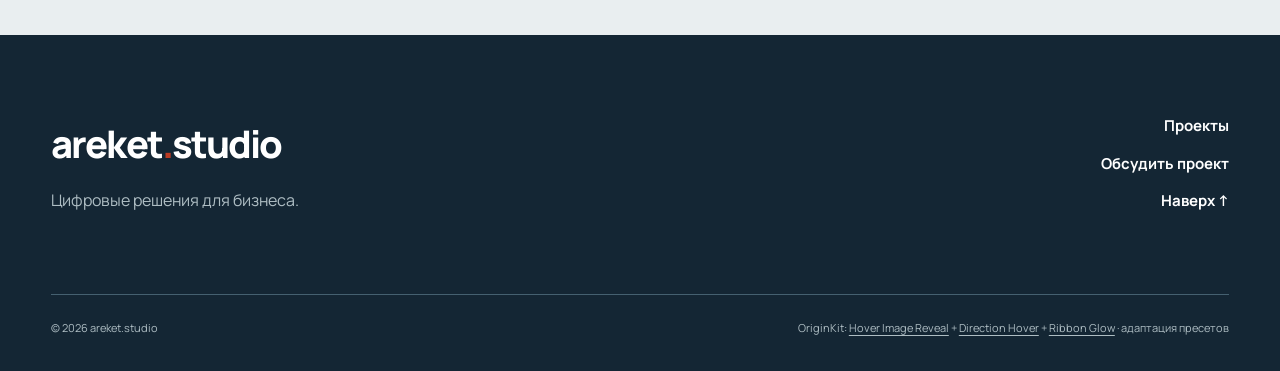
==== commit beba61d4: "Save project briefs locally and show recent history" ====
--- a/contact.html
+++ b/contact.html
@@ -13,36 +13,56 @@
   <a class="skip-link" href="#main" data-i18n="skip">Перейти к содержимому</a>
   <header class="site-header" id="top"><nav class="container-fluid nav-shell" aria-label="Главная навигация"><a class="brand" href="index.html" aria-label="areket.studio — главная"><span class="brand-symbol" aria-hidden="true"><span></span><span></span></span>areket<span class="brand-dot">.</span>studio</a><button class="nav-toggle" type="button" aria-expanded="false" aria-controls="nav-links" aria-label="Открыть меню"><span></span><span></span></button><div class="nav-links" id="nav-links"><a href="index.html" data-i18n="navHome">Главная</a><a href="projects.html" data-i18n="navProjects">Проекты</a><a href="contact.html" aria-current="page" data-i18n="navContact">Обсудить проект</a></div><div class="nav-tools"><button class="text-control lang-toggle" type="button" aria-label="Switch language">EN</button><button class="text-control theme-toggle" type="button" aria-label="Переключить тему"><span class="theme-icon" aria-hidden="true">◐</span></button></div></nav></header>
   <main id="main" class="contact-layout container-fluid">
-    <div class="contact-copy" data-enter><h1 data-i18n="contactTitle">Начнём<br><span>с задачи.</span></h1><p data-i18n="contactIntro">Расскажите, что хотите создать. Интерактивный бриф поможет собрать вводные в одном месте.</p></div>
+    <div class="contact-copy" data-enter>
+      <h1 data-i18n="contactTitle">Начнём<br><span>с задачи.</span></h1>
+      <section class="brief-history" aria-labelledby="history-title">
+        <h2 id="history-title" data-i18n="historyTitle">История запросов</h2>
+        <p class="history-note" data-i18n="historyNote">Заявки сохраняются только в этом браузере. Показаны пять последних.</p>
+        <div id="brief-history-list" class="brief-history-list" aria-live="polite"></div>
+      </section>
+    </div>
     <div>
       <form class="contact-form" id="brief-form" novalidate>
-        <h2 data-i18n="briefTitle">Короткий бриф</h2>
+        <h2 data-i18n="briefTitle">Расскажите о проекте</h2>
+        <p class="brief-intro" data-i18n="briefIntro">Достаточно того, что известно сейчас. Детали уточним в переписке.</p>
         <div class="form-field">
-          <label for="brief-name" data-i18n="nameLabel">Как к вам обращаться</label>
-          <input id="brief-name" name="name" autocomplete="name" maxlength="80" aria-describedby="name-error" required>
+          <label for="brief-name" data-i18n="nameLabel">Имя и фамилия</label>
+          <input id="brief-name" name="name" autocomplete="name" maxlength="80" data-placeholder="namePlaceholder" placeholder="Например: Айжан Садыкова" aria-describedby="name-error" required>
           <small class="field-error" id="name-error" aria-live="polite"></small>
         </div>
         <div class="form-field">
-          <label for="brief-email" data-i18n="emailLabel">Электронная почта</label>
-          <input id="brief-email" name="email" type="email" autocomplete="email" maxlength="150" aria-describedby="email-error" required>
-          <small class="field-error" id="email-error" aria-live="polite"></small>
+          <label for="brief-company" data-i18n="companyLabel">Компания или проект <span class="optional">(необязательно)</span></label>
+          <input id="brief-company" name="company" autocomplete="organization" maxlength="100" data-placeholder="companyPlaceholder" placeholder="Название или сфера бизнеса">
         </div>
         <fieldset>
-          <legend class="form-legend" data-i18n="typeLabel">Что вам нужно</legend>
-          <div class="choice-group"><label><input type="radio" name="type" value="website" checked><span data-i18n="typeWebsite">Сайт</span></label><label><input type="radio" name="type" value="system"><span data-i18n="typeSystem">Внутренняя система</span></label><label><input type="radio" name="type" value="interface"><span data-i18n="typeInterface">Интерфейс</span></label></div>
+          <legend class="form-legend" data-i18n="typeLabel">Что хотите создать</legend>
+          <div class="choice-group"><label><input type="radio" name="type" value="website" checked><span data-i18n="typeWebsite">Сайт</span></label><label><input type="radio" name="type" value="system"><span data-i18n="typeSystem">Внутреннюю систему</span></label><label><input type="radio" name="type" value="interface"><span data-i18n="typeInterface">Интерфейс</span></label></div>
         </fieldset>
         <div class="form-field">
-          <label for="brief-message" data-i18n="messageLabel">Расскажите о задаче</label>
-          <textarea id="brief-message" name="message" minlength="20" maxlength="1200" aria-describedby="message-error" required></textarea>
-          <small class="field-error" id="message-error" aria-live="polite"></small>
+          <label for="brief-goal" data-i18n="goalLabel">Какую задачу должен решить проект?</label>
+          <textarea id="brief-goal" name="goal" minlength="20" maxlength="800" rows="4" data-placeholder="goalPlaceholder" placeholder="Например: клиентам сложно записываться, хотим принимать заявки через сайт" aria-describedby="goal-error" required></textarea>
+          <small class="field-error" id="goal-error" aria-live="polite"></small>
         </div>
-        <p class="form-note" data-i18n="formNote">Это учебная демонстрация: бриф сохраняется только в вашем браузере и никуда не отправляется.</p>
-        <button class="button button-dark" type="submit"><span data-i18n="saveBrief">Сохранить бриф</span><span class="arrow" aria-hidden="true">↗</span></button>
-        <div class="saved-brief" id="saved-brief" hidden></div>
+        <div class="form-field">
+          <label for="brief-audience" data-i18n="audienceLabel">Кто будет пользоваться?</label>
+          <input id="brief-audience" name="audience" maxlength="200" data-placeholder="audiencePlaceholder" placeholder="Клиенты, сотрудники, партнёры…" aria-describedby="audience-error" required>
+          <small class="field-error" id="audience-error" aria-live="polite"></small>
+        </div>
+        <div class="form-field">
+          <label for="brief-features" data-i18n="featuresLabel">Что обязательно должно работать?</label>
+          <textarea id="brief-features" name="features" minlength="10" maxlength="800" rows="3" data-placeholder="featuresPlaceholder" placeholder="Например: каталог, личный кабинет, онлайн-оплата, отчёты" aria-describedby="features-error" required></textarea>
+          <small class="field-error" id="features-error" aria-live="polite"></small>
+        </div>
+        <div class="form-pair">
+          <div class="form-field"><label for="brief-timeline" data-i18n="timelineLabel">Когда нужен запуск?</label><select id="brief-timeline" name="timeline"><option value="" data-i18n="selectOption">Пока не знаю</option><option value="month" data-i18n="timelineMonth">В течение месяца</option><option value="quarter" data-i18n="timelineQuarter">В течение 3 месяцев</option><option value="flexible" data-i18n="timelineFlexible">Срок гибкий</option></select></div>
+          <div class="form-field"><label for="brief-budget" data-i18n="budgetLabel">Бюджет <span class="optional">(необязательно)</span></label><select id="brief-budget" name="budget"><option value="" data-i18n="selectOption">Пока не знаю</option><option value="under500" data-i18n="budgetUnder500">До 500 000 ₸</option><option value="500to1500" data-i18n="budget500to1500">500 000–1 500 000 ₸</option><option value="above1500" data-i18n="budgetAbove1500">Более 1 500 000 ₸</option></select></div>
+        </div>
+        <p class="form-note" data-i18n="formNote">Откроется WhatsApp с готовым сообщением для areket.studio. Проверьте текст и нажмите «Отправить» в WhatsApp.</p>
+        <p class="form-save-error" id="form-save-error" role="alert" hidden></p>
+        <button class="button button-dark" type="submit"><span data-i18n="sendBrief">Продолжить в WhatsApp</span><span class="arrow" aria-hidden="true">↗</span></button>
       </form>
     </div>
   </main>
   <footer class="site-footer container-fluid"><div><a class="brand" href="index.html">areket<span class="brand-dot">.</span>studio</a><p data-i18n="footerLine">Цифровые решения для бизнеса.</p></div><div class="footer-links"><a href="projects.html" data-i18n="navProjects">Проекты</a><a href="contact.html" data-i18n="navContact">Обсудить проект</a><a href="#top" data-i18n="backTop">Наверх ↑</a></div><div class="footer-meta"><span>© 2026 areket.studio</span><span>OriginKit: <a href="https://www.originkit.dev/components/hover-image-reveal" target="_blank" rel="noopener noreferrer">Hover Image Reveal</a> + <a href="https://www.originkit.dev/components/directionhover" target="_blank" rel="noopener noreferrer">Direction Hover</a> + <a href="https://www.originkit.dev/components/ribbon-glow" target="_blank" rel="noopener noreferrer">Ribbon Glow</a> · <span data-i18n="originNote">адаптация пресетов</span></span></div></footer>
-  <div class="toast-notice" role="status" aria-live="polite"></div>
   <script src="https://code.jquery.com/jquery-3.7.1.min.js"></script><script src="https://cdn.jsdelivr.net/npm/bootstrap@5.3.8/dist/js/bootstrap.bundle.min.js"></script><script src="assets/js/app.js" defer></script>
 </body></html>
--- a/assets/css/style.css
+++ b/assets/css/style.css
@@ -901,6 +901,86 @@
   color:var(--muted);
   font-size:17px
 }
+.brief-history {
+  margin-top:52px;
+  max-width:520px
+}
+.brief-history h2 {
+  font-size:clamp(32px,3vw,46px);
+  line-height:1;
+  margin:0 0 12px
+}
+.contact-copy .history-note {
+  margin:0 0 22px;
+  font-size:13px;
+  line-height:1.5
+}
+.brief-history-list {
+  display:grid;
+  gap:10px
+}
+.history-entry {
+  border-top:1px solid var(--line);
+  padding:13px 0
+}
+.history-entry summary {
+  display:flex;
+  align-items:baseline;
+  justify-content:space-between;
+  gap:16px;
+  cursor:pointer;
+  list-style:none
+}
+.history-entry summary::-webkit-details-marker {
+  display:none
+}
+.history-entry summary:focus-visible {
+  outline:3px solid var(--orange);
+  outline-offset:4px
+}
+.history-entry strong {
+  font-size:15px;
+  overflow-wrap:anywhere
+}
+.history-entry time {
+  color:var(--muted);
+  font-size:12px;
+  white-space:nowrap
+}
+.history-entry-type {
+  color:var(--orange);
+  display:block;
+  font-size:12px;
+  font-weight:800;
+  margin-top:3px
+}
+.history-entry-body {
+  padding-top:14px;
+  font-size:13px;
+  overflow-wrap:anywhere
+}
+.history-entry-body p {
+  margin:0 0 9px;
+  font-size:13px;
+  line-height:1.5
+}
+.contact-copy .history-empty,.contact-copy .history-overflow {
+  margin:0;
+  font-size:13px;
+  line-height:1.5
+}
+.history-overflow {
+  border-top:1px solid var(--line);
+  padding-top:12px
+}
+.form-save-error {
+  color:#bd3e2d;
+  font-size:13px;
+  margin:0 0 18px
+}
+.form-save-error[hidden] {
+  display:none
+}
 .contact-form {
   padding:38px;
   background:var(--panel);
@@ -908,6 +988,11 @@
 }
 .contact-form h2 {
   font-size:56px;
+  margin-bottom:8px
+}
+.brief-intro {
+  color:var(--muted);
+  max-width:50ch;
   margin-bottom:30px
 }
 .form-field {
@@ -935,8 +1020,19 @@
   box-shadow:0 0 0 3px rgba(57,108,223,.13)
 }
 .form-field textarea {
-  min-height:130px;
+  min-height:105px;
   resize:vertical
+}
+.form-pair {
+  display:grid;
+  grid-template-columns:repeat(2,minmax(0,1fr));
+  gap:16px
+}
+.optional {
+  color:var(--muted);
+  font-weight:500;
+  text-transform:none;
+  letter-spacing:0
 }
 .field-error {
   min-height:18px;
@@ -978,15 +1074,6 @@
   font-size:12px;
   color:var(--muted);
   margin:15px 0 25px
-}
-.saved-brief {
-  padding:14px 17px;
-  background:var(--soft);
-  font-size:12px;
-  margin-top:20px
-}
-.saved-brief[hidden] {
-  display:none
 }
 .no-js {
   padding:20px;
@@ -1481,6 +1568,10 @@
   .contact-form h2 {
     font-size:48px
   }
+  .form-pair {
+    grid-template-columns:1fr;
+    gap:0
+  }
 }
 @media(prefers-reduced-motion:reduce) {
   html {
